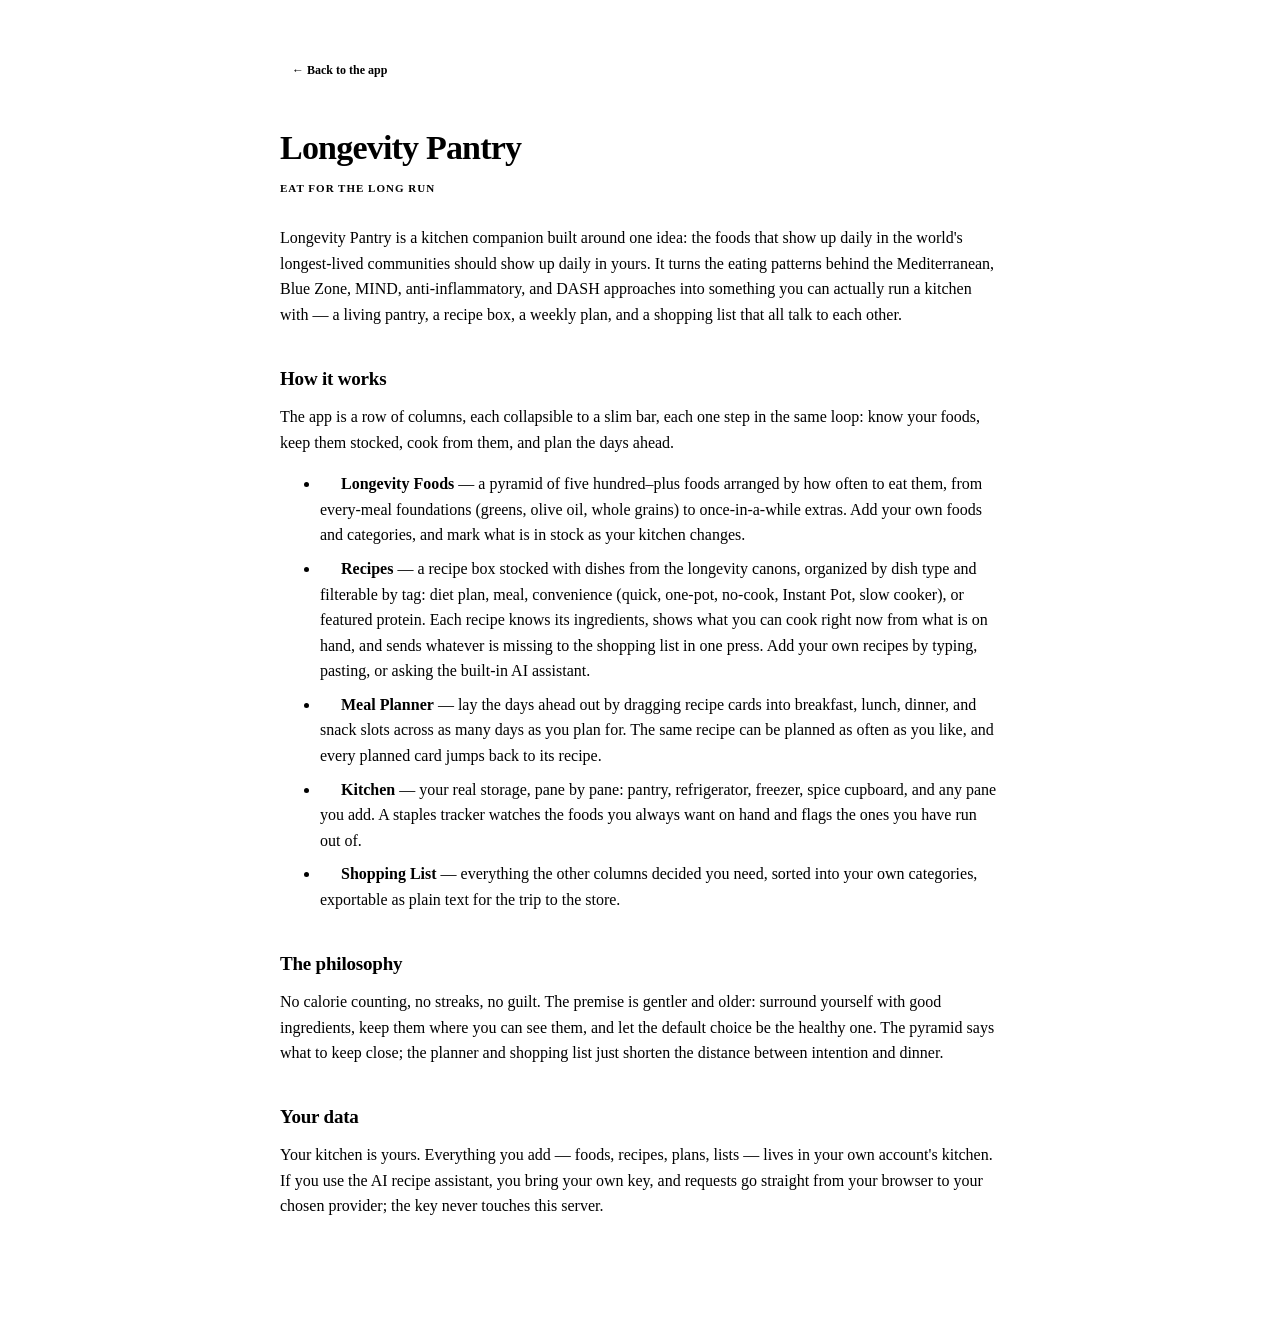
==== frontend/public/about.html @ bf4c16cb "grow the meal planner into numbered days and polish the recipe box A round of refinements from plann" ====
<!DOCTYPE html>
<html lang="en">
  <head>
    <meta charset="UTF-8" />
    <meta name="viewport" content="width=device-width, initial-scale=1.0" />
    <title>About — Longevity Pantry</title>
    <link rel="preconnect" href="https://fonts.googleapis.com" />
    <link rel="preconnect" href="https://fonts.gstatic.com" crossorigin />
    <link
      href="https://fonts.googleapis.com/css2?family=Archivo:wght@400;500;600;700;800&family=IBM+Plex+Mono:wght@400;500;600&display=swap"
      rel="stylesheet"
    />
    <link rel="stylesheet" href="/style.css" />
    <style>
      /* This page is a standalone document; it draws every shared value
         (fonts, ink, the column rails) from style.css's palette variables
         and keeps only its own layout rules here. */
      .about-page {
        max-width: 720px;
        margin: 0 auto;
        padding: 48px 24px 80px;
        font-family: var(--body-font);
        color: var(--body-fg);
        line-height: 1.6;
      }
      .about-title {
        font-size: 34px;
        font-weight: 800;
        letter-spacing: -0.8px;
        margin: 0 0 4px;
      }
      .about-kicker {
        font-family: var(--mono-font);
        font-size: 11px;
        font-weight: 600;
        letter-spacing: 1px;
        text-transform: uppercase;
        color: var(--pyramid-rail);
        margin-bottom: 28px;
      }
      .about-heading {
        font-size: 19px;
        font-weight: 700;
        letter-spacing: -0.2px;
        margin: 36px 0 10px;
      }
      .about-text {
        margin: 0 0 14px;
      }
      .about-item {
        margin: 0 0 8px;
      }
      .about-rail {
        display: inline-block;
        width: 10px;
        height: 10px;
        border-radius: 3px;
        margin-right: 7px;
      }
      .about-rail-pyramid {
        background: var(--pyramid-rail);
      }
      .about-rail-recipes {
        background: var(--recipes-rail);
      }
      .about-rail-planner {
        background: var(--planner-rail);
      }
      .about-rail-kitchen {
        background: var(--kitchen-rail);
      }
      .about-rail-cart {
        background: var(--cart-cat-accent);
      }
      .about-back {
        display: inline-block;
        margin-bottom: 36px;
        font-family: var(--mono-font);
        font-size: 12px;
        font-weight: 600;
        color: var(--auth-link-fg);
        text-decoration: none;
        border: 1px solid var(--auth-link-border);
        background: var(--auth-link-bg);
        border-radius: var(--auth-radius);
        padding: 5px 12px;
      }
    </style>
  </head>
  <body>
    <main class="about-page">
      <a class="about-back" href="/">← Back to the app</a>

      <h1 class="about-title">Longevity Pantry</h1>
      <div class="about-kicker">Eat for the long run</div>

      <p class="about-text">
        Longevity Pantry is a kitchen companion built around one idea: the
        foods that show up daily in the world's longest-lived communities
        should show up daily in yours. It turns the eating patterns behind
        the Mediterranean, Blue Zone, MIND, anti-inflammatory, and DASH
        approaches into something you can actually run a kitchen with —
        a living pantry, a recipe box, a weekly plan, and a shopping list
        that all talk to each other.
      </p>

      <h2 class="about-heading">How it works</h2>
      <p class="about-text">
        The app is a row of columns, each collapsible to a slim bar, each
        one step in the same loop: know your foods, keep them stocked, cook
        from them, and plan the days ahead.
      </p>
      <ul>
        <li class="about-item">
          <span class="about-rail about-rail-pyramid"></span>
          <strong>Longevity Foods</strong> — a pyramid of five hundred–plus
          foods arranged by how often to eat them, from every-meal
          foundations (greens, olive oil, whole grains) to
          once-in-a-while extras. Add your own foods and categories, and
          mark what is in stock as your kitchen changes.
        </li>
        <li class="about-item">
          <span class="about-rail about-rail-recipes"></span>
          <strong>Recipes</strong> — a recipe box stocked with dishes from
          the longevity canons, organized by dish type and filterable by
          tag: diet plan, meal, convenience (quick, one-pot, no-cook,
          Instant Pot, slow cooker), or featured protein. Each recipe knows
          its ingredients, shows what you can cook right now from what is
          on hand, and sends whatever is missing to the shopping list in
          one press. Add your own recipes by typing, pasting, or asking
          the built-in AI assistant.
        </li>
        <li class="about-item">
          <span class="about-rail about-rail-planner"></span>
          <strong>Meal Planner</strong> — lay the days ahead out by
          dragging recipe cards into breakfast, lunch, dinner, and snack
          slots across as many days as you plan for. The same recipe can
          be planned as often as you like, and every planned card jumps
          back to its recipe.
        </li>
        <li class="about-item">
          <span class="about-rail about-rail-kitchen"></span>
          <strong>Kitchen</strong> — your real storage, pane by pane:
          pantry, refrigerator, freezer, spice cupboard, and any pane you
          add. A staples tracker watches the foods you always want on hand
          and flags the ones you have run out of.
        </li>
        <li class="about-item">
          <span class="about-rail about-rail-cart"></span>
          <strong>Shopping List</strong> — everything the other columns
          decided you need, sorted into your own categories, exportable as
          plain text for the trip to the store.
        </li>
      </ul>

      <h2 class="about-heading">The philosophy</h2>
      <p class="about-text">
        No calorie counting, no streaks, no guilt. The premise is gentler
        and older: surround yourself with good ingredients, keep them where
        you can see them, and let the default choice be the healthy one.
        The pyramid says what to keep close; the planner and shopping list
        just shorten the distance between intention and dinner.
      </p>

      <h2 class="about-heading">Your data</h2>
      <p class="about-text">
        Your kitchen is yours. Everything you add — foods, recipes, plans,
        lists — lives in your own account's kitchen. If you use the AI
        recipe assistant, you bring your own key, and requests go straight
        from your browser to your chosen provider; the key never touches
        this server.
      </p>
    </main>
  </body>
</html>
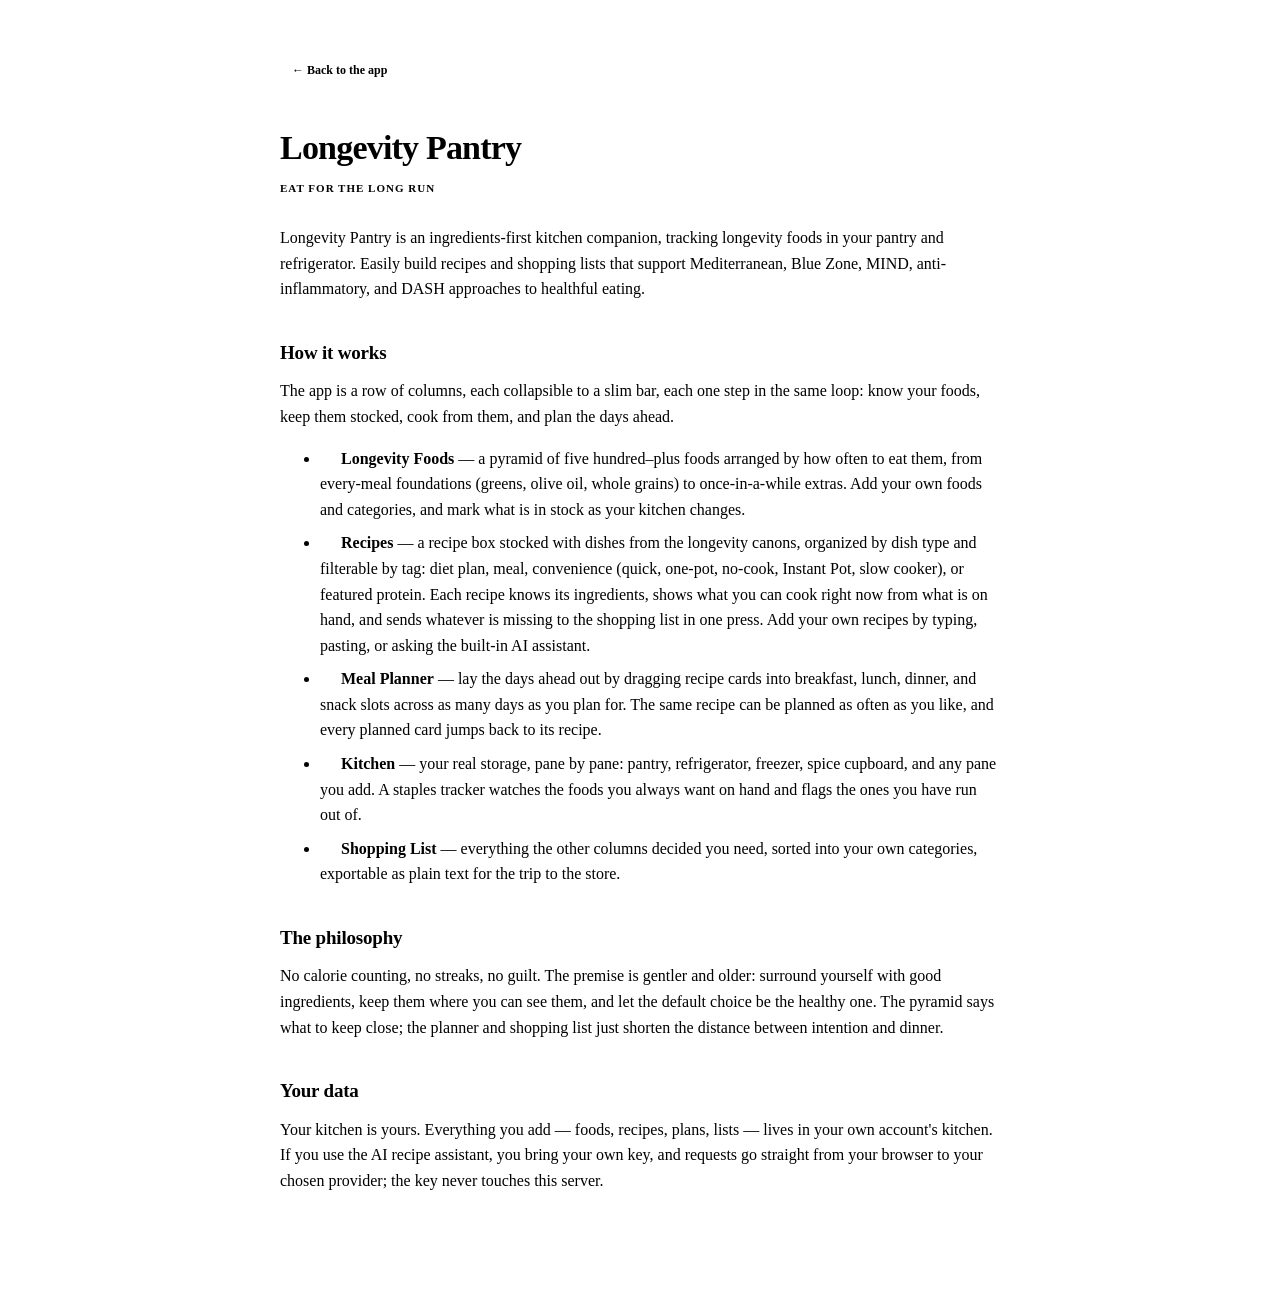
==== commit 07015290: "rewrite the About page's introduction The opening paragraph now leads with what the app is — an ingr" ====
--- a/frontend/public/about.html
+++ b/frontend/public/about.html
@@ -95,13 +95,7 @@
       <div class="about-kicker">Eat for the long run</div>
 
       <p class="about-text">
-        Longevity Pantry is a kitchen companion built around one idea: the
-        foods that show up daily in the world's longest-lived communities
-        should show up daily in yours. It turns the eating patterns behind
-        the Mediterranean, Blue Zone, MIND, anti-inflammatory, and DASH
-        approaches into something you can actually run a kitchen with —
-        a living pantry, a recipe box, a weekly plan, and a shopping list
-        that all talk to each other.
+        Longevity Pantry is an ingredients-first kitchen companion, tracking longevity foods in your pantry and refrigerator. Easily build recipes and shopping lists that support Mediterranean, Blue Zone, MIND, anti-inflammatory, and DASH approaches to healthful eating.
       </p>
 
       <h2 class="about-heading">How it works</h2>
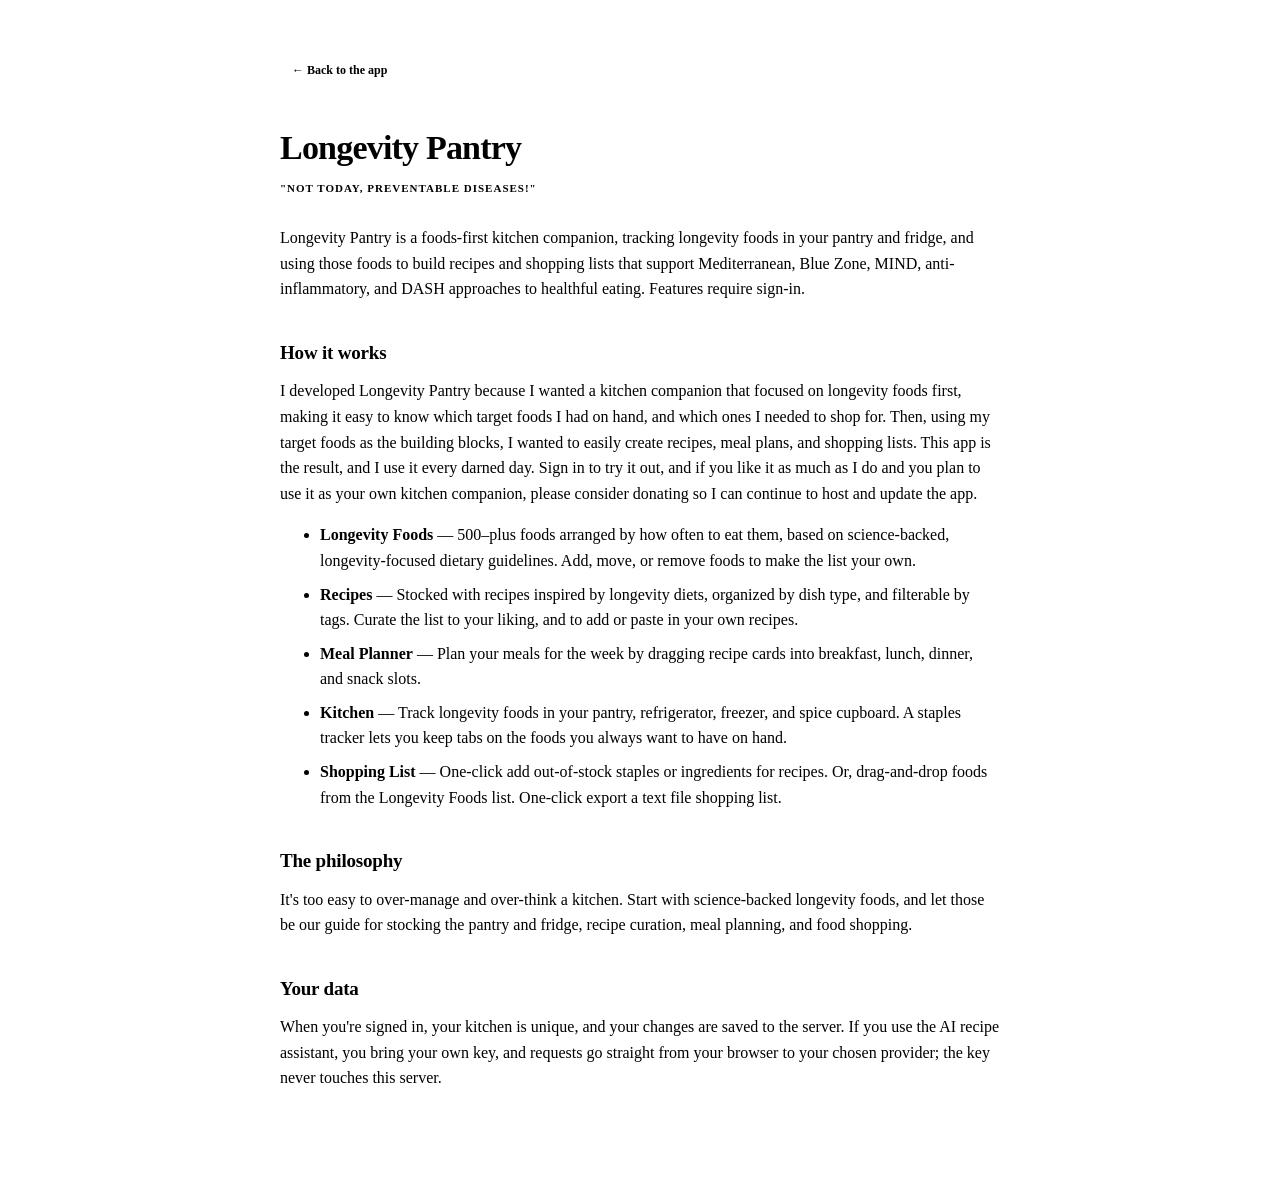
==== commit 717dbe69: "rewrite the About page in the author's voice The page's introduction, column notes, and philosophy a" ====
--- a/frontend/public/about.html
+++ b/frontend/public/about.html
@@ -92,77 +92,45 @@
       <a class="about-back" href="/">← Back to the app</a>
 
       <h1 class="about-title">Longevity Pantry</h1>
-      <div class="about-kicker">Eat for the long run</div>
+      <div class="about-kicker">"Not today, preventable diseases!"</div>
 
       <p class="about-text">
-        Longevity Pantry is an ingredients-first kitchen companion, tracking longevity foods in your pantry and refrigerator. Easily build recipes and shopping lists that support Mediterranean, Blue Zone, MIND, anti-inflammatory, and DASH approaches to healthful eating.
+        Longevity Pantry is a foods-first kitchen companion, tracking longevity foods in your pantry and fridge, and using those foods to build recipes and shopping lists that support Mediterranean, Blue Zone, MIND, anti-inflammatory, and DASH approaches to healthful eating. Features require sign-in.
       </p>
 
       <h2 class="about-heading">How it works</h2>
       <p class="about-text">
-        The app is a row of columns, each collapsible to a slim bar, each
-        one step in the same loop: know your foods, keep them stocked, cook
-        from them, and plan the days ahead.
+        I developed Longevity Pantry because I wanted a kitchen companion that focused on longevity foods first, making it easy to know which target foods I had on hand, and which ones I needed to shop for. Then, using my target foods as the building blocks, I wanted to easily create recipes, meal plans, and shopping lists. This app is the result, and I use it every darned day. Sign in to try it out, and if you like it as much as I do and you plan to use it as your own kitchen companion, please consider donating so I can continue to host and update the app.
       </p>
       <ul>
         <li class="about-item">
-          <span class="about-rail about-rail-pyramid"></span>
-          <strong>Longevity Foods</strong> — a pyramid of five hundred–plus
-          foods arranged by how often to eat them, from every-meal
-          foundations (greens, olive oil, whole grains) to
-          once-in-a-while extras. Add your own foods and categories, and
-          mark what is in stock as your kitchen changes.
+          <strong>Longevity Foods</strong> — 500–plus
+          foods arranged by how often to eat them, based on science-backed, longevity-focused dietary guidelines. Add, move, or remove foods to make the list your own.
         </li>
         <li class="about-item">
-          <span class="about-rail about-rail-recipes"></span>
-          <strong>Recipes</strong> — a recipe box stocked with dishes from
-          the longevity canons, organized by dish type and filterable by
-          tag: diet plan, meal, convenience (quick, one-pot, no-cook,
-          Instant Pot, slow cooker), or featured protein. Each recipe knows
-          its ingredients, shows what you can cook right now from what is
-          on hand, and sends whatever is missing to the shopping list in
-          one press. Add your own recipes by typing, pasting, or asking
-          the built-in AI assistant.
+          <strong>Recipes</strong> — Stocked with recipes inspired by longevity diets, organized by dish type, and filterable by tags. Curate the list to your liking, and to add or paste in your own recipes.
         </li>
         <li class="about-item">
-          <span class="about-rail about-rail-planner"></span>
-          <strong>Meal Planner</strong> — lay the days ahead out by
+          <strong>Meal Planner</strong> — Plan your meals for the week by
           dragging recipe cards into breakfast, lunch, dinner, and snack
-          slots across as many days as you plan for. The same recipe can
-          be planned as often as you like, and every planned card jumps
-          back to its recipe.
+          slots.
         </li>
         <li class="about-item">
-          <span class="about-rail about-rail-kitchen"></span>
-          <strong>Kitchen</strong> — your real storage, pane by pane:
-          pantry, refrigerator, freezer, spice cupboard, and any pane you
-          add. A staples tracker watches the foods you always want on hand
-          and flags the ones you have run out of.
+          <strong>Kitchen</strong> — Track longevity foods in your pantry, refrigerator, freezer, and spice cupboard. A staples tracker lets you keep tabs on the foods you always want to have on hand.
         </li>
         <li class="about-item">
-          <span class="about-rail about-rail-cart"></span>
-          <strong>Shopping List</strong> — everything the other columns
-          decided you need, sorted into your own categories, exportable as
-          plain text for the trip to the store.
+          <strong>Shopping List</strong> — One-click add out-of-stock staples or ingredients for recipes. Or, drag-and-drop foods from the Longevity Foods list. One-click export a text file shopping list.
         </li>
       </ul>
 
       <h2 class="about-heading">The philosophy</h2>
       <p class="about-text">
-        No calorie counting, no streaks, no guilt. The premise is gentler
-        and older: surround yourself with good ingredients, keep them where
-        you can see them, and let the default choice be the healthy one.
-        The pyramid says what to keep close; the planner and shopping list
-        just shorten the distance between intention and dinner.
+        It's too easy to over-manage and over-think a kitchen. Start with science-backed longevity foods, and let those be our guide for stocking the pantry and fridge, recipe curation, meal planning, and food shopping.
       </p>
 
       <h2 class="about-heading">Your data</h2>
       <p class="about-text">
-        Your kitchen is yours. Everything you add — foods, recipes, plans,
-        lists — lives in your own account's kitchen. If you use the AI
-        recipe assistant, you bring your own key, and requests go straight
-        from your browser to your chosen provider; the key never touches
-        this server.
+        When you're signed in, your kitchen is unique, and your changes are saved to the server. If you use the AI recipe assistant, you bring your own key, and requests go straight from your browser to your chosen provider; the key never touches this server. 
       </p>
     </main>
   </body>
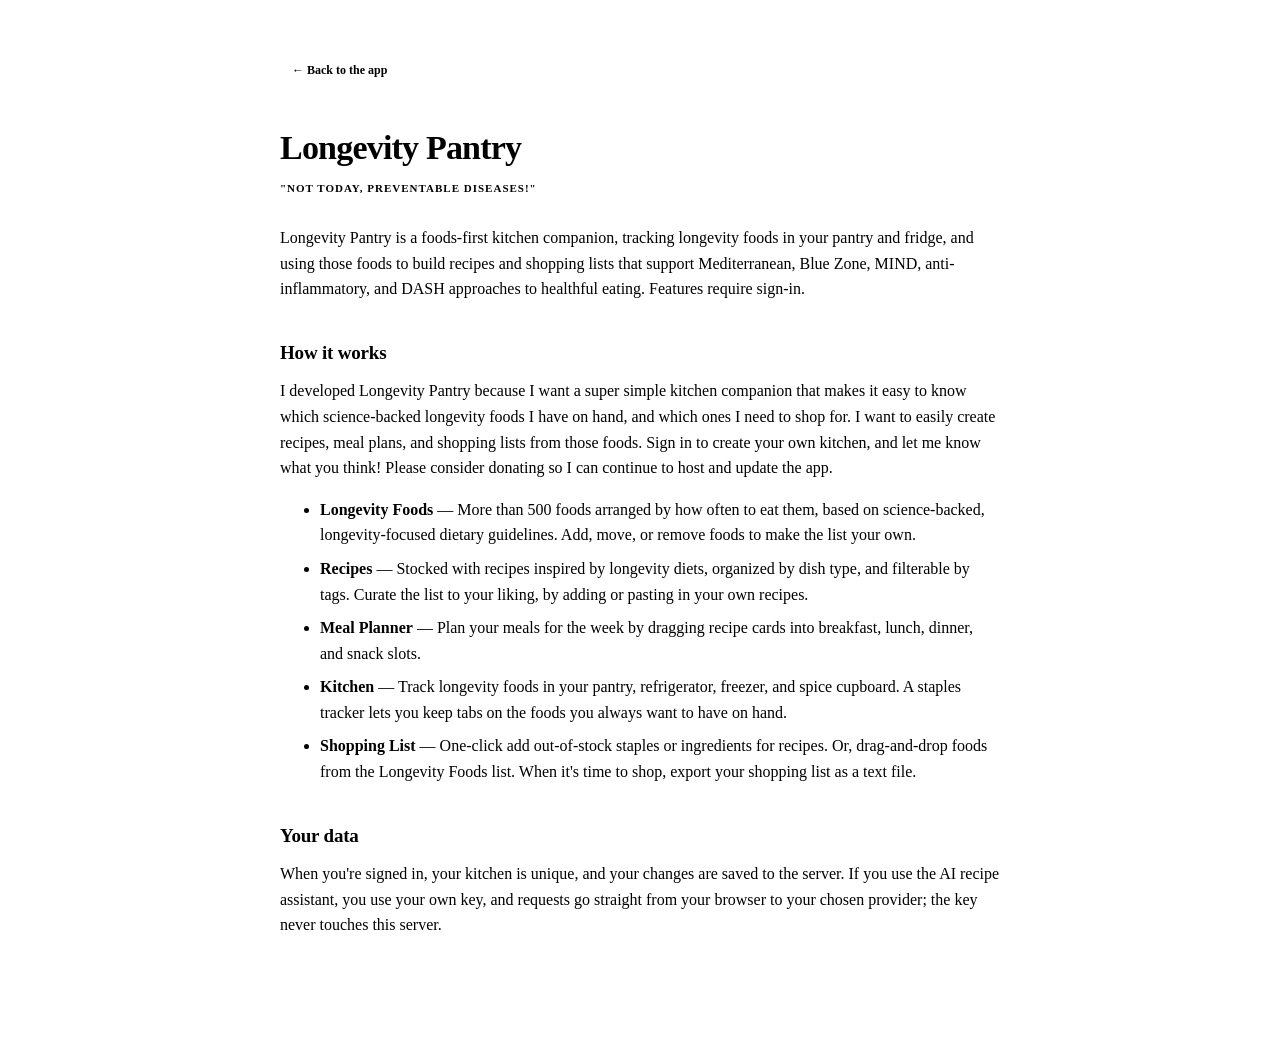
==== commit e9d66edf: "revise the About page copy for clarity The About page's description and column blurbs are rewritten " ====
--- a/frontend/public/about.html
+++ b/frontend/public/about.html
@@ -13,8 +13,8 @@
     <link rel="stylesheet" href="/style.css" />
     <style>
       /* This page is a standalone document; it draws every shared value
-         (fonts, ink, the column rails) from style.css's palette variables
-         and keeps only its own layout rules here. */
+         (fonts, ink, the kicker's rail accent) from style.css's palette
+         variables and keeps only its own layout rules here. */
       .about-page {
         max-width: 720px;
         margin: 0 auto;
@@ -50,28 +50,6 @@
       .about-item {
         margin: 0 0 8px;
       }
-      .about-rail {
-        display: inline-block;
-        width: 10px;
-        height: 10px;
-        border-radius: 3px;
-        margin-right: 7px;
-      }
-      .about-rail-pyramid {
-        background: var(--pyramid-rail);
-      }
-      .about-rail-recipes {
-        background: var(--recipes-rail);
-      }
-      .about-rail-planner {
-        background: var(--planner-rail);
-      }
-      .about-rail-kitchen {
-        background: var(--kitchen-rail);
-      }
-      .about-rail-cart {
-        background: var(--cart-cat-accent);
-      }
       .about-back {
         display: inline-block;
         margin-bottom: 36px;
@@ -100,15 +78,14 @@
 
       <h2 class="about-heading">How it works</h2>
       <p class="about-text">
-        I developed Longevity Pantry because I wanted a kitchen companion that focused on longevity foods first, making it easy to know which target foods I had on hand, and which ones I needed to shop for. Then, using my target foods as the building blocks, I wanted to easily create recipes, meal plans, and shopping lists. This app is the result, and I use it every darned day. Sign in to try it out, and if you like it as much as I do and you plan to use it as your own kitchen companion, please consider donating so I can continue to host and update the app.
+        I developed Longevity Pantry because I want a super simple kitchen companion that makes it easy to know which science-backed longevity foods I have on hand, and which ones I need to shop for. I want to easily create recipes, meal plans, and shopping lists from those foods. Sign in to create your own kitchen, and let me know what you think! Please consider donating so I can continue to host and update the app.
       </p>
       <ul>
         <li class="about-item">
-          <strong>Longevity Foods</strong> — 500–plus
-          foods arranged by how often to eat them, based on science-backed, longevity-focused dietary guidelines. Add, move, or remove foods to make the list your own.
+          <strong>Longevity Foods</strong> — More than 500 foods arranged by how often to eat them, based on science-backed, longevity-focused dietary guidelines. Add, move, or remove foods to make the list your own.
         </li>
         <li class="about-item">
-          <strong>Recipes</strong> — Stocked with recipes inspired by longevity diets, organized by dish type, and filterable by tags. Curate the list to your liking, and to add or paste in your own recipes.
+          <strong>Recipes</strong> — Stocked with recipes inspired by longevity diets, organized by dish type, and filterable by tags. Curate the list to your liking, by adding or pasting in your own recipes.
         </li>
         <li class="about-item">
           <strong>Meal Planner</strong> — Plan your meals for the week by
@@ -119,18 +96,13 @@
           <strong>Kitchen</strong> — Track longevity foods in your pantry, refrigerator, freezer, and spice cupboard. A staples tracker lets you keep tabs on the foods you always want to have on hand.
         </li>
         <li class="about-item">
-          <strong>Shopping List</strong> — One-click add out-of-stock staples or ingredients for recipes. Or, drag-and-drop foods from the Longevity Foods list. One-click export a text file shopping list.
+          <strong>Shopping List</strong> — One-click add out-of-stock staples or ingredients for recipes. Or, drag-and-drop foods from the Longevity Foods list. When it's time to shop, export your shopping list as a text file.
         </li>
       </ul>
 
-      <h2 class="about-heading">The philosophy</h2>
-      <p class="about-text">
-        It's too easy to over-manage and over-think a kitchen. Start with science-backed longevity foods, and let those be our guide for stocking the pantry and fridge, recipe curation, meal planning, and food shopping.
-      </p>
-
       <h2 class="about-heading">Your data</h2>
       <p class="about-text">
-        When you're signed in, your kitchen is unique, and your changes are saved to the server. If you use the AI recipe assistant, you bring your own key, and requests go straight from your browser to your chosen provider; the key never touches this server. 
+        When you're signed in, your kitchen is unique, and your changes are saved to the server. If you use the AI recipe assistant, you use your own key, and requests go straight from your browser to your chosen provider; the key never touches this server. 
       </p>
     </main>
   </body>
